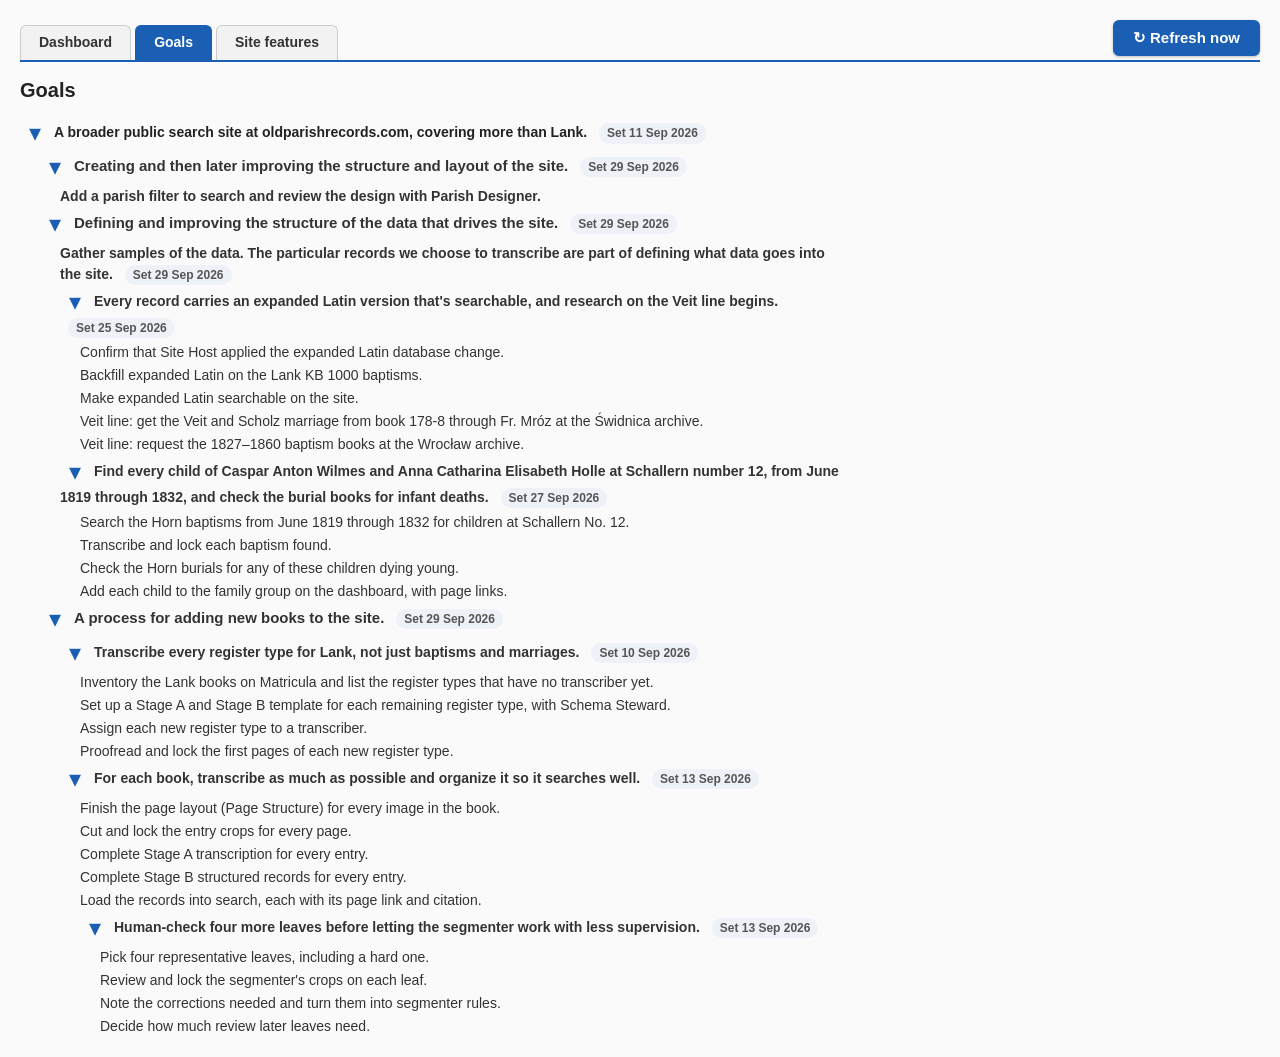
==== dashboard/goals.html @ 82f500ee "Add the oldparishrecords monorepo. Replace the placeholder README with the prepared monorepo archive" ====
<!doctype html><html lang="en"><head><meta charset="utf-8"><meta name="robots" content="noindex,nofollow"><meta http-equiv="refresh" content="0; url=index.html#goals"><title>Goals</title></head><body><a href="index.html#goals">Goals</a></body></html>
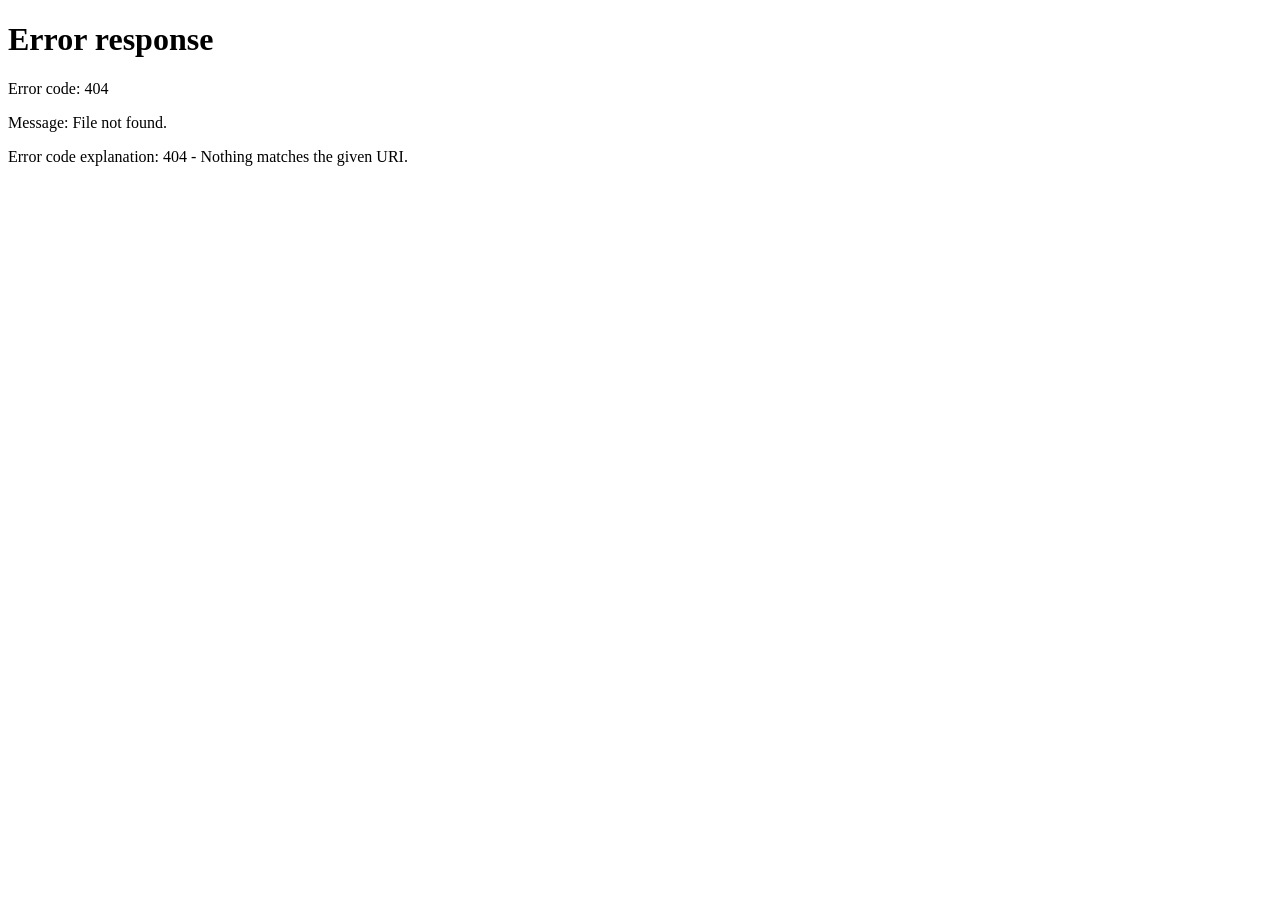
==== commit 100e9e1c: "dashboard: auto-sync dashboard-auth/NGINX-SPEC.md, dashboard-auth/README.md, dashboard-auth/auth_ser" ====
--- a/dashboard/goals.html
+++ b/dashboard/goals.html
@@ -1 +1 @@
-<!doctype html><html lang="en"><head><meta charset="utf-8"><meta name="robots" content="noindex,nofollow"><meta http-equiv="refresh" content="0; url=index.html#goals"><title>Goals</title></head><body><a href="index.html#goals">Goals</a></body></html>
+<!doctype html><html lang="en"><head><meta charset="utf-8"><meta name="robots" content="noindex,nofollow"><script>(function(R){if(window.oprAuth)return; var file=location.protocol=='file:',tried=false,pub=/^(www\.)?oldparishrecords\.com$/i.test(location.hostname); function u(p){return new URL(R+p,location.href).href;} function fail(r){if(file||!r)return false;if(r.status===401)return true; try{if(r.redirected&&/\/login$/.test(new URL(r.url).pathname))return true;}catch(e){} return (r.headers.get('content-type')||'').toLowerCase().indexOf('text/html')>=0;} function login(){if(file)return false;if(tried)return true;tried=true; var k='oprLoginTry',now=Date.now(),last=0;try{last=+sessionStorage.getItem(k)||0;}catch(e){} if(now-last<20000)return false; try{sessionStorage.setItem(k,String(now));}catch(e){} location.assign(u('login')+'?next='+encodeURIComponent(location.pathname+location.search+location.hash));return true;} function link(){if(!pub||!document.body||document.getElementById('oprlogout'))return; var a=document.createElement('a');a.id='oprlogout';a.href=u('logout');a.textContent='Log out'; a.style.cssText='position:fixed;right:10px;bottom:6px;z-index:50;font:12px system-ui,sans-serif;color:#666;background:rgba(255,255,255,.85);padding:1px 6px;border-radius:6px;text-decoration:none'; document.body.appendChild(a);} window.oprAuth={fail:fail,login:login,link:link,url:u}; if(document.readyState==='loading')document.addEventListener('DOMContentLoaded',link);else link(); })("");</script><meta http-equiv="refresh" content="0; url=index.html#goals"><title>Goals</title></head><body><a href="index.html#goals">Goals</a></body></html>
